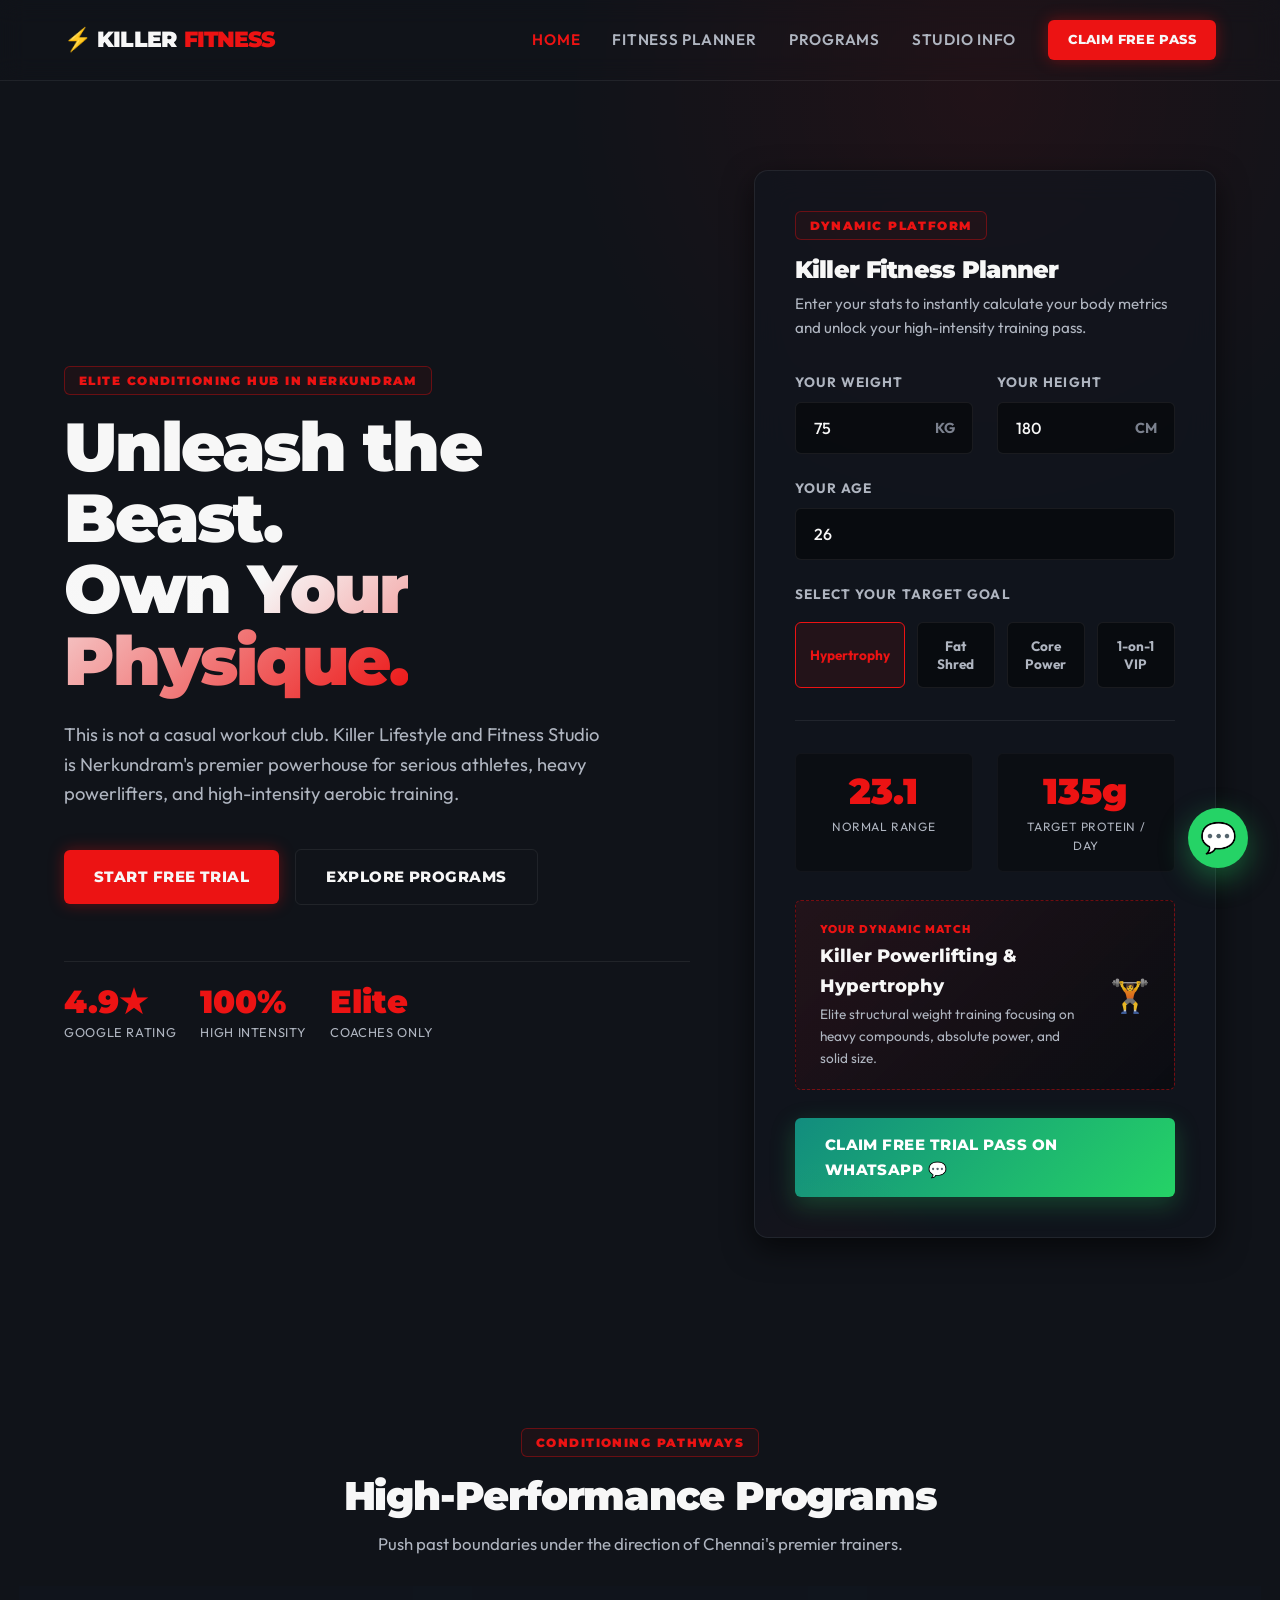
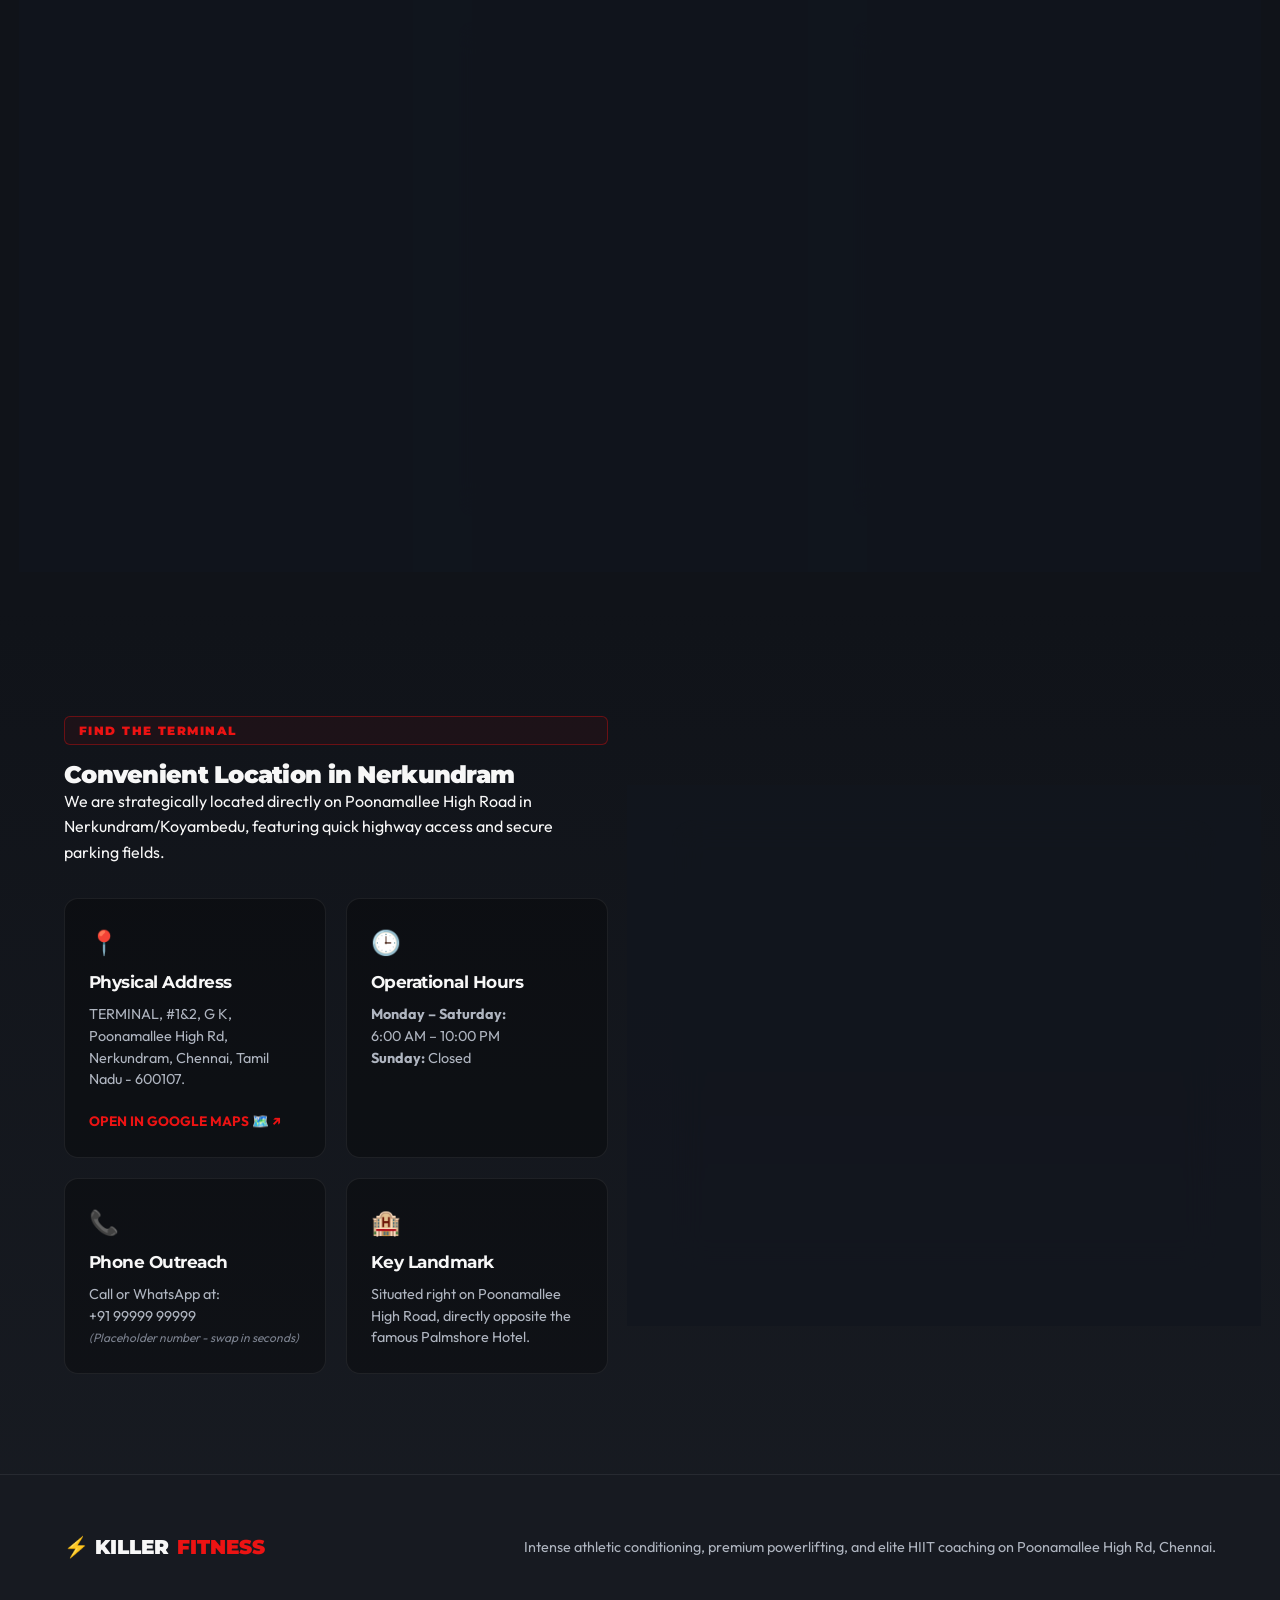
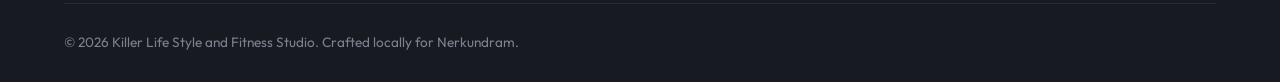
==== index.html @ 8fa30473 "Initial commit of KillerFitness" ====
<!DOCTYPE html>
<html lang="en">
<head>
  <meta charset="UTF-8">
  <meta name="viewport" content="width=device-width, initial-scale=1.0">
  
  <!-- Primary SEO Meta Tags -->
  <title>Killer Lifestyle & Fitness Studio — Nerkundram, Chennai | Premium Gym</title>
  <meta name="description" content="Killer Life Style & Fitness Studio is Nerkundram's premium conditioning hub. Join today for elite Weight Training, HIIT Conditioning, and VIP 1-on-1 Personal Training in Koyambedu/Nerkundram.">
  <meta name="keywords" content="Gym in Nerkundram, Fitness Studio Koyambedu, HIIT Classes Chennai, Powerlifting Poonamallee High Road, Personal Trainer Chennai">
  <meta name="author" content="Killer Fitness Studio">
  
  <!-- Open Graph / Facebook -->
  <meta property="og:type" content="website">
  <meta property="og:url" content="https://killerfitness.in">
  <meta property="og:title" content="Killer Lifestyle & Fitness Studio — Nerkundram, Chennai">
  <meta property="og:description" content="Unleash your full potential at Nerkundram's most intense conditioning gym. Claim your free 1-Day Trial Pass and get customized membership plans today.">
  
  <!-- Tab Icon (Pulsing Lightning Bolt Emoji SVG) -->
  <link rel="icon" href="data:image/svg+xml,<svg xmlns=%22http://www.w3.org/2000/svg%22 viewBox=%220 0 100 100%22><text y=%22.9em%22 font-size=%2290%22>⚡</text></svg>">
  
  <!-- CSS Stylesheet -->
  <link rel="stylesheet" href="css/style.css">
</head>
<body>

  <!-- ==========================================
       HEADER & NAVIGATION
       ========================================== -->
  <header class="site-header">
    <div class="container header-container">
      <a href="#" class="logo">
        ⚡ Killer <span>Fitness</span>
      </a>
      
      <nav class="nav-menu">
        <a href="#" class="nav-link active">Home</a>
        <a href="#planner" class="nav-link">Fitness Planner</a>
        <a href="#programs" class="nav-link">Programs</a>
        <a href="#location" class="nav-link">Studio Info</a>
        <a href="#planner" class="btn btn-primary" style="padding: 10px 20px; font-size: 0.8rem; border-radius: var(--radius-sm);">Claim Free Pass</a>
      </nav>
      
      <button class="menu-toggle" aria-label="Toggle Menu">
        <span></span>
        <span></span>
        <span></span>
      </button>
    </div>
  </header>

  <!-- ==========================================
       HERO SECTION
       ========================================== -->
  <section class="hero-section">
    <div class="container hero-grid">
      <div class="hero-content">
        <span class="section-tag">ELITE CONDITIONING HUB IN NERKUNDRAM</span>
        <h1>Unleash the Beast. <br><span class="text-gradient">Own Your Physique.</span></h1>
        <p>This is not a casual workout club. Killer Lifestyle and Fitness Studio is Nerkundram's premier powerhouse for serious athletes, heavy powerlifters, and high-intensity aerobic training.</p>
        <div class="hero-cta">
          <a href="#planner" class="btn btn-primary">Start Free Trial</a>
          <a href="#programs" class="btn btn-secondary">Explore Programs</a>
        </div>
        
        <div class="hero-badge-group">
          <div class="hero-badge">
            <span class="number">4.9★</span>
            <span class="label">Google Rating</span>
          </div>
          <div class="hero-badge">
            <span class="number">100%</span>
            <span class="label">High Intensity</span>
          </div>
          <div class="hero-badge">
            <span class="number">Elite</span>
            <span class="label">Coaches Only</span>
          </div>
        </div>
      </div>
      
      <!-- Interactive Calculator Card (Scaffolded Right Side of Hero) -->
      <div id="planner" class="calculator-card glass-card">
        <span class="section-tag">DYNAMIC PLATFORM</span>
        <h2 class="calc-title">Killer Fitness Planner</h2>
        <p class="calc-subtitle">Enter your stats to instantly calculate your body metrics and unlock your high-intensity training pass.</p>
        
        <div class="form-container">
          <div class="form-row">
            <div class="input-group">
              <label class="input-label" for="weight">Your Weight</label>
              <div class="input-wrapper">
                <input class="form-control" type="number" id="weight" value="75" min="30" max="250" required>
                <span class="input-unit">KG</span>
              </div>
            </div>
            <div class="input-group">
              <label class="input-label" for="height">Your Height</label>
              <div class="input-wrapper">
                <input class="form-control" type="number" id="height" value="180" min="100" max="250" required>
                <span class="input-unit">CM</span>
              </div>
            </div>
          </div>
          
          <div class="form-row">
            <div class="input-group" style="grid-column: span 2;">
              <label class="input-label" for="age">Your Age</label>
              <input class="form-control" type="number" id="age" value="26" min="10" max="100" required>
            </div>
          </div>
          
          <div class="input-group" style="margin-bottom: 28px;">
            <label class="input-label" style="margin-bottom: 8px;">Select Your Target Goal</label>
            <div class="goal-selector">
              <button class="btn-select active" data-goal="muscle">Hypertrophy</button>
              <button class="btn-select" data-goal="loss">Fat Shred</button>
              <button class="btn-select" data-goal="core">Core Power</button>
              <button class="btn-select" data-goal="personal">1-on-1 VIP</button>
            </div>
          </div>
          
          <!-- Dynamic Results Area -->
          <div class="calc-results">
            <div class="results-grid">
              <div class="result-box">
                <div id="bmi-value" class="result-val">23.1</div>
                <div id="bmi-label" class="result-label">Normal Range</div>
              </div>
              <div class="result-box">
                <div id="protein-value" class="result-val">135g</div>
                <div class="result-label">Target Protein / Day</div>
              </div>
            </div>
            
            <div class="recommendation-alert">
              <div class="info">
                <span class="tag">YOUR DYNAMIC MATCH</span>
                <div id="recom-program" class="program-name">Killer Powerlifting & Hypertrophy</div>
                <div id="recom-desc" class="program-desc">Elite structural weight training focusing on heavy compounds, absolute power, and solid size.</div>
              </div>
              <div id="recom-icon" class="icon">🏋️</div>
            </div>
            
            <!-- WhatsApp URL Link -->
            <a id="whatsapp-cta" href="#" target="_blank" class="btn cta-btn-whatsapp">
              Claim Free Trial Pass on WhatsApp 💬
            </a>
          </div>
        </div>
      </div>
    </div>
  </section>

  <!-- ==========================================
       PROGRAMS / SERVICES SECTION
       ========================================== -->
  <section id="programs" class="programs-section">
    <div class="container">
      <div class="section-header">
        <span class="section-tag">CONDITIONING PATHWAYS</span>
        <h2>High-Performance Programs</h2>
        <p>Push past boundaries under the direction of Chennai's premier trainers.</p>
      </div>
      
      <div class="programs-grid">
        <!-- Card 1: Powerlifting -->
        <div class="program-card glass-card">
          <div class="program-icon">🏋️</div>
          <h3>Powerlifting & Hypertrophy</h3>
          <p>Develop serious strength and dense muscle fibers using solid Olympic bars, heavy power racks, and targeted mechanical splits.</p>
          <ul class="program-features">
            <li>Heavy squat/bench/deadlift coaching</li>
            <li>Progressive overload layouts</li>
            <li>Hypertrophy-specific volume splits</li>
          </ul>
          <a href="#planner" class="btn btn-secondary">Get Recommended</a>
        </div>
        
        <!-- Card 2: Core & Strength -->
        <div class="program-card glass-card">
          <div class="program-icon">⚡</div>
          <h3>Core Engine Conditioning</h3>
          <p>Unleash full structural stability and carve out your midsection with high-tension core routines and dynamic stabilizers.</p>
          <ul class="program-features">
            <li>High-intensity spinal protection</li>
            <li>Midsection conditioning & definition</li>
            <li>Functional power transmission</li>
          </ul>
          <a href="#planner" class="btn btn-secondary">Get Recommended</a>
        </div>
        
        <!-- Card 3: HIIT & Shred -->
        <div class="program-card glass-card">
          <div class="program-icon">🔥</div>
          <h3>HIIT & Cardio Shred</h3>
          <p>Melt off body fat and skyrocket your endurance with rapid interval sets, functional rows, and explosive plyometrics.</p>
          <ul class="program-features">
            <li>Explosive fat-incinerating patterns</li>
            <li>Advanced cardiac conditioning</li>
            <li>High-speed metabolic triggers</li>
          </ul>
          <a href="#planner" class="btn btn-secondary">Get Recommended</a>
        </div>
      </div>
    </div>
  </section>

  <!-- ==========================================
       LOCATION & HOURS SECTION
       ========================================== -->
  <section id="location" class="location-section">
    <div class="container location-grid">
      <div class="studio-info">
        <span class="section-tag">FIND THE TERMINAL</span>
        <h2>Convenient Location in Nerkundram</h2>
        <p>We are strategically located directly on Poonamallee High Road in Nerkundram/Koyambedu, featuring quick highway access and secure parking fields.</p>
        
        <div class="info-cards">
          <div class="info-card">
            <span class="icon">📍</span>
            <h4>Physical Address</h4>
            <p>TERMINAL, #1&2, G K, Poonamallee High Rd, Nerkundram, Chennai, Tamil Nadu - 600107.</p>
            <a href="https://www.google.com/maps/search/?api=1&query=Killer+Lifestyle+and+Fitness+Studio+Nerkundram+Chennai" target="_blank" style="color: var(--accent-red); font-size: 0.85rem; font-weight: 700; text-transform: uppercase; margin-top: 8px; display: inline-flex; align-items: center; gap: 4px;">
              Open in Google Maps 🗺️ ↗
            </a>
          </div>
          <div class="info-card">
            <span class="icon">🕒</span>
            <h4>Operational Hours</h4>
            <p><strong>Monday – Saturday:</strong><br>6:00 AM – 10:00 PM<br><strong>Sunday:</strong> Closed</p>
          </div>
          <div class="info-card">
            <span class="icon">📞</span>
            <h4>Phone Outreach</h4>
            <p>Call or WhatsApp at:<br>+91 99999 99999 <br><span style="font-size: 0.75rem; color: var(--text-muted); font-style: italic;">(Placeholder number - swap in seconds)</span></p>
          </div>
          <div class="info-card">
            <span class="icon">🏨</span>
            <h4>Key Landmark</h4>
            <p>Situated right on Poonamallee High Road, directly opposite the famous Palmshore Hotel.</p>
          </div>
        </div>
      </div>
      
      <!-- Interactive Google Maps Frame (Custom dynamic search layout) -->
      <div class="map-card glass-card">
        <iframe 
          src="https://maps.google.com/maps?q=Killer+Lifestyle+and+Fitness+Studio+Nerkundram+Chennai&t=&z=15&ie=UTF8&iwloc=&output=embed" 
          allowfullscreen="" 
          loading="lazy" 
          referrerpolicy="no-referrer-when-downgrade">
        </iframe>
      </div>
    </div>
  </section>

  <!-- ==========================================
       FOOTER
       ========================================== -->
  <footer class="site-footer">
    <div class="container">
      <div class="footer-top">
        <div class="footer-logo">
          ⚡ Killer <span>Fitness</span>
        </div>
        <p class="footer-tagline">Intense athletic conditioning, premium powerlifting, and elite HIIT coaching on Poonamallee High Rd, Chennai.</p>
      </div>
      
      <div class="footer-bottom">
        <p>&copy; 2026 Killer Life Style and Fitness Studio. Crafted locally for Nerkundram.</p>
      </div>
    </div>
  </footer>

  <!-- ==========================================
       STICKY FLOATING ACTIONS
       ========================================== -->
  <!-- Floating WhatsApp Hotkey (Placeholder number) -->
  <a href="https://wa.me/919999999999?text=Hi%20Killer%20Fitness!%20I'd%20like%20to%20claim%20my%20Free%201-Day%20Trial%20Pass." target="_blank" class="whatsapp-sticky" style="background-color: #25d366;" aria-label="Chat on WhatsApp">
    💬
  </a>

  <!-- JavaScript Application -->
  <script src="js/app.js"></script>
</body>
</html>
---- css/style.css ----
@import url('https://fonts.googleapis.com/css2?family=Montserrat:wght@400;600;700;800;900&family=Outfit:wght@300;400;500;600;700&display=swap');

/* ==========================================
   CSS CUSTOM PROPERTIES (DESIGN TOKENS)
   ========================================== */
:root {
  /* Color System - Intense Crimson & Carbon Slate */
  --bg-primary: hsl(220, 22%, 8%);
  --bg-secondary: hsl(220, 18%, 11%);
  --bg-tertiary: hsl(220, 15%, 15%);

  --accent-red: hsl(0, 85%, 50%);
  --accent-red-hover: hsl(0, 85%, 42%);
  --accent-red-rgb: 255, 12, 12;

  --accent-dark: hsl(0, 0%, 5%);
  --accent-dark-rgb: 13, 13, 13;

  --text-primary: hsl(0, 0%, 97%);
  --text-secondary: hsl(220, 12%, 72%);
  --text-muted: hsl(220, 8%, 52%);

  /* Glassmorphism Styles */
  --glass-bg: rgba(18, 22, 30, 0.7);
  --glass-border: rgba(255, 255, 255, 0.07);
  --glass-glow: rgba(255, 12, 12, 0.12);

  /* Layout Spacing & Borders */
  --radius-sm: 6px;
  --radius-md: 14px;
  --radius-lg: 22px;
  --radius-full: 9999px;
  --shadow-sm: 0 4px 10px rgba(0, 0, 0, 0.4);
  --shadow-md: 0 10px 30px rgba(0, 0, 0, 0.6);
  --shadow-lg: 0 20px 50px rgba(0, 0, 0, 0.8);

  /* Transitions */
  --transition-fast: 0.15s cubic-bezier(0.4, 0, 0.2, 1);
  --transition-normal: 0.25s cubic-bezier(0.4, 0, 0.2, 1);
  --transition-slow: 0.45s cubic-bezier(0.4, 0, 0.2, 1);

  /* Fonts */
  --font-headings: 'Montserrat', sans-serif;
  --font-body: 'Outfit', sans-serif;
}

/* ==========================================
   RESET & BASE STYLES
   ========================================== */
*,
*::before,
*::after {
  box-sizing: border-box;
  margin: 0;
  padding: 0;
}

html {
  scroll-behavior: smooth;
  font-size: 16px;
  -webkit-font-smoothing: antialiased;
  -moz-osx-font-smoothing: grayscale;
}

body {
  background-color: var(--bg-primary);
  color: var(--text-primary);
  font-family: var(--font-body);
  line-height: 1.6;
  overflow-x: hidden;
}

h1,
h2,
h3,
h4,
h5,
h6 {
  font-family: var(--font-headings);
  font-weight: 900;
  letter-spacing: -0.03em;
  line-height: 1.15;
}

a {
  color: inherit;
  text-decoration: none;
  transition: var(--transition-fast);
}

ul {
  list-style: none;
}

img {
  max-width: 100%;
  height: auto;
  display: block;
}

/* Custom Scrollbar */
::-webkit-scrollbar {
  width: 8px;
}

::-webkit-scrollbar-track {
  background: var(--bg-primary);
}

::-webkit-scrollbar-thumb {
  background: var(--bg-tertiary);
  border-radius: var(--radius-full);
}

::-webkit-scrollbar-thumb:hover {
  background: var(--accent-red);
}

/* ==========================================
   REUSABLE UTILITIES
   ========================================== */
.container {
  width: 100%;
  max-width: 1200px;
  margin: 0 auto;
  padding: 0 24px;
}

.glass-card {
  background: var(--glass-bg);
  border: 1px solid var(--glass-border);
  backdrop-filter: blur(16px);
  -webkit-backdrop-filter: blur(16px);
  border-radius: var(--radius-md);
  box-shadow: var(--shadow-md);
}

.btn {
  display: inline-flex;
  align-items: center;
  justify-content: center;
  gap: 8px;
  padding: 15px 30px;
  font-family: var(--font-headings);
  font-size: 0.95rem;
  font-weight: 800;
  text-transform: uppercase;
  border-radius: var(--radius-sm);
  border: none;
  cursor: pointer;
  transition: var(--transition-normal);
  position: relative;
  overflow: hidden;
  letter-spacing: 0.03em;
}

.btn-primary {
  background-color: var(--accent-red);
  color: var(--text-primary);
  box-shadow: 0 0 15px rgba(var(--accent-red-rgb), 0.35);
}

.btn-primary:hover {
  background-color: var(--accent-red-hover);
  transform: translateY(-2px);
  box-shadow: 0 0 25px rgba(var(--accent-red-rgb), 0.55);
}

.btn-secondary {
  background-color: transparent;
  color: var(--text-primary);
  border: 1.5px solid var(--glass-border);
}

.btn-secondary:hover {
  background-color: rgba(255, 255, 255, 0.04);
  border-color: var(--text-primary);
  transform: translateY(-2px);
}

.text-gradient {
  background: linear-gradient(135deg, var(--text-primary) 30%, var(--accent-red) 100%);
  -webkit-background-clip: text;
  -webkit-text-fill-color: transparent;
  background-clip: text;
}

.section-tag {
  display: inline-block;
  font-family: var(--font-headings);
  font-size: 0.75rem;
  font-weight: 900;
  text-transform: uppercase;
  color: var(--accent-red);
  border: 1px solid rgba(var(--accent-red-rgb), 0.35);
  padding: 4px 14px;
  border-radius: var(--radius-sm);
  margin-bottom: 16px;
  letter-spacing: 0.12em;
  background: rgba(var(--accent-red-rgb), 0.05);
}

/* ==========================================
   HEADER & NAVIGATION
   ========================================== */
.site-header {
  position: fixed;
  top: 0;
  left: 0;
  width: 100%;
  z-index: 100;
  background: rgba(var(--bg-primary), 0.85);
  backdrop-filter: blur(12px);
  -webkit-backdrop-filter: blur(12px);
  border-bottom: 1px solid var(--glass-border);
  transition: var(--transition-normal);
}

.header-container {
  display: flex;
  align-items: center;
  justify-content: space-between;
  height: 80px;
}

.logo {
  display: flex;
  align-items: center;
  gap: 8px;
  font-family: var(--font-headings);
  font-size: 1.4rem;
  font-weight: 900;
  text-transform: uppercase;
  letter-spacing: -0.04em;
}

.logo span {
  color: var(--accent-red);
}

.nav-menu {
  display: flex;
  align-items: center;
  gap: 32px;
}

.nav-link {
  font-size: 0.95rem;
  font-weight: 600;
  color: var(--text-secondary);
  text-transform: uppercase;
  letter-spacing: 0.05em;
}

.nav-link:hover,
.nav-link.active {
  color: var(--accent-red);
}

.menu-toggle {
  display: none;
  flex-direction: column;
  gap: 6px;
  background: none;
  border: none;
  cursor: pointer;
  z-index: 102;
}

.menu-toggle span {
  display: block;
  width: 28px;
  height: 2.5px;
  background-color: var(--text-primary);
  border-radius: var(--radius-full);
  transition: var(--transition-normal);
}

/* ==========================================
   HERO SECTION
   ========================================== */
.hero-section {
  padding-top: 170px;
  padding-bottom: 90px;
  position: relative;
  overflow: hidden;
}

/* Red Geometric Ambient Radial */
.hero-section::before {
  content: '';
  position: absolute;
  top: -25%;
  right: -10%;
  width: 850px;
  height: 850px;
  background: radial-gradient(circle, rgba(var(--accent-red-rgb), 0.07) 0%, transparent 70%);
  z-index: -1;
  pointer-events: none;
}

.hero-grid {
  display: grid;
  grid-template-columns: 1.15fr 0.85fr;
  gap: 64px;
  align-items: center;
}

.hero-content h1 {
  font-size: clamp(2.6rem, 5.5vw, 4.25rem);
  font-weight: 900;
  line-height: 1.05;
  margin-bottom: 24px;
}

.hero-content p {
  font-size: 1.15rem;
  color: var(--text-secondary);
  margin-bottom: 40px;
  max-width: 550px;
}

.hero-cta {
  display: flex;
  align-items: center;
  gap: 16px;
  flex-wrap: wrap;
}

.hero-badge-group {
  display: flex;
  align-items: center;
  gap: 24px;
  margin-top: 56px;
  border-top: 1px solid var(--glass-border);
  padding-top: 24px;
}

.hero-badge {
  display: flex;
  flex-direction: column;
}

.hero-badge .number {
  font-family: var(--font-headings);
  font-size: 2rem;
  font-weight: 900;
  color: var(--accent-red);
  line-height: 1;
}

.hero-badge .label {
  font-size: 0.8rem;
  color: var(--text-secondary);
  text-transform: uppercase;
  letter-spacing: 0.05em;
  margin-top: 4px;
}

/* ==========================================
   INTERACTIVE CALCULATOR / PLANNER
   ========================================== */
.calculator-card {
  padding: 40px;
  position: relative;
  overflow: hidden;
}

.calculator-card::after {
  content: '';
  position: absolute;
  bottom: -20%;
  left: -20%;
  width: 320px;
  height: 320px;
  background: radial-gradient(circle, rgba(var(--accent-red-rgb), 0.03) 0%, transparent 60%);
  pointer-events: none;
}

.calc-title {
  margin-bottom: 8px;
}

.calc-subtitle {
  color: var(--text-secondary);
  font-size: 0.95rem;
  margin-bottom: 32px;
}

.form-row {
  display: grid;
  grid-template-columns: 1fr 1fr;
  gap: 24px;
  margin-bottom: 24px;
}

.input-group {
  display: flex;
  flex-direction: column;
  gap: 8px;
}

.input-label {
  font-size: 0.85rem;
  font-weight: 700;
  color: var(--text-secondary);
  text-transform: uppercase;
  letter-spacing: 0.08em;
}

.input-wrapper {
  position: relative;
  display: flex;
  align-items: center;
}

.form-control {
  width: 100%;
  background: rgba(0, 0, 0, 0.45);
  border: 1px solid var(--glass-border);
  color: var(--text-primary);
  padding: 15px 18px;
  border-radius: var(--radius-sm);
  font-family: var(--font-body);
  font-size: 1rem;
  font-weight: 500;
  transition: var(--transition-fast);
}

.form-control:focus {
  outline: none;
  border-color: var(--accent-red);
  box-shadow: 0 0 10px rgba(var(--accent-red-rgb), 0.18);
}

.input-unit {
  position: absolute;
  right: 18px;
  color: var(--text-muted);
  font-size: 0.9rem;
  font-weight: 700;
}

.btn-select {
  display: flex;
  align-items: center;
  justify-content: center;
  background: rgba(0, 0, 0, 0.45);
  border: 1px solid var(--glass-border);
  color: var(--text-secondary);
  padding: 14px;
  border-radius: var(--radius-sm);
  cursor: pointer;
  font-family: var(--font-body);
  font-weight: 700;
  transition: var(--transition-fast);
  font-size: 0.85rem;
}

.btn-select.active {
  background: rgba(var(--accent-red-rgb), 0.08);
  border-color: var(--accent-red);
  color: var(--accent-red);
}

.goal-selector {
  display: grid;
  grid-template-columns: repeat(4, 1fr);
  gap: 12px;
}

/* Estimar Output Display */
.calc-results {
  margin-top: 32px;
  padding-top: 32px;
  border-top: 1px solid var(--glass-border);
}

.results-grid {
  display: grid;
  grid-template-columns: 1fr 1fr;
  gap: 24px;
  margin-bottom: 28px;
}

.result-box {
  background: rgba(0, 0, 0, 0.3);
  border: 1px solid rgba(255, 255, 255, 0.03);
  padding: 16px;
  border-radius: var(--radius-sm);
  text-align: center;
}

.result-val {
  font-family: var(--font-headings);
  font-size: 2.25rem;
  font-weight: 900;
  color: var(--accent-red);
  line-height: 1.2;
}

.result-label {
  font-size: 0.75rem;
  text-transform: uppercase;
  color: var(--text-secondary);
  letter-spacing: 0.05em;
  margin-top: 4px;
}

/* Recommended Program Card */
.recommendation-alert {
  background: linear-gradient(135deg, rgba(var(--accent-red-rgb), 0.08) 0%, rgba(0, 0, 0, 0.35) 100%);
  border: 1.5px dashed rgba(var(--accent-red-rgb), 0.4);
  padding: 20px 24px;
  border-radius: var(--radius-sm);
  margin-bottom: 28px;
  display: flex;
  align-items: center;
  justify-content: space-between;
  gap: 20px;
}

.recommendation-alert .info {
  display: flex;
  flex-direction: column;
}

.recommendation-alert .tag {
  font-size: 0.7rem;
  text-transform: uppercase;
  font-weight: 900;
  letter-spacing: 0.1em;
  color: var(--accent-red);
}

.recommendation-alert .program-name {
  font-family: var(--font-headings);
  font-size: 1.15rem;
  font-weight: 800;
  margin-top: 2px;
}

.recommendation-alert .program-desc {
  font-size: 0.85rem;
  color: var(--text-secondary);
  margin-top: 4px;
}

.recommendation-alert .icon {
  font-size: 2rem;
  opacity: 0.9;
}

/* Dynamic WhatsApp Link CTA */
.cta-btn-whatsapp {
  width: 100%;
  background: linear-gradient(135deg, #128c7e 0%, #25d366 100%);
  color: white;
  border: none;
  font-weight: 800;
  box-shadow: 0 8px 24px rgba(37, 211, 102, 0.25);
  animation: pulse-whatsapp 2s infinite;
}

.cta-btn-whatsapp:hover {
  background: #25d366;
  transform: translateY(-2px);
  box-shadow: 0 12px 30px rgba(37, 211, 102, 0.45);
}

@keyframes pulse-whatsapp {
  0% {
    box-shadow: 0 0 0 0 rgba(37, 211, 102, 0.6);
  }

  70% {
    box-shadow: 0 0 0 12px rgba(37, 211, 102, 0);
  }

  100% {
    box-shadow: 0 0 0 0 rgba(37, 211, 102, 0);
  }
}

/* ==========================================
   PROGRAMS / SERVICES
   ========================================== */
.programs-section {
  padding: 100px 0;
  position: relative;
}

.section-header {
  text-align: center;
  max-width: 600px;
  margin: 0 auto 64px auto;
}

.section-header h2 {
  font-size: 2.5rem;
  font-weight: 900;
}

.section-header p {
  color: var(--text-secondary);
  margin-top: 12px;
  font-size: 1.05rem;
}

.programs-grid {
  display: grid;
  grid-template-columns: repeat(3, 1fr);
  gap: 32px;
}

.program-card {
  padding: 40px 32px;
  display: flex;
  flex-direction: column;
  height: 100%;
  transition: var(--transition-normal);
  position: relative;
  overflow: hidden;
}

.program-card::before {
  content: '';
  position: absolute;
  top: 0;
  left: 0;
  width: 100%;
  height: 3px;
  background: linear-gradient(90deg, transparent, var(--accent-red), transparent);
  opacity: 0;
  transition: var(--transition-normal);
}

.program-card:hover {
  transform: translateY(-8px);
  border-color: rgba(var(--accent-red-rgb), 0.25);
  box-shadow: 0 15px 35px rgba(0, 0, 0, 0.7), 0 0 20px rgba(var(--accent-red-rgb), 0.05);
}

.program-card:hover::before {
  opacity: 1;
}

.program-icon {
  width: 56px;
  height: 56px;
  background: rgba(255, 255, 255, 0.02);
  border: 1px solid var(--glass-border);
  border-radius: var(--radius-sm);
  display: flex;
  align-items: center;
  justify-content: center;
  font-size: 1.8rem;
  margin-bottom: 24px;
  transition: var(--transition-fast);
}

.program-card:hover .program-icon {
  background: rgba(var(--accent-red-rgb), 0.1);
  border-color: var(--accent-red);
  color: var(--accent-red);
  transform: scale(1.05);
}

.program-card h3 {
  font-size: 1.35rem;
  margin-bottom: 12px;
}

.program-card p {
  color: var(--text-secondary);
  font-size: 0.95rem;
  line-height: 1.6;
  margin-bottom: 24px;
  flex-grow: 1;
}

.program-features {
  display: flex;
  flex-direction: column;
  gap: 10px;
  margin-bottom: 32px;
}

.program-features li {
  font-size: 0.85rem;
  color: var(--text-secondary);
  display: flex;
  align-items: center;
  gap: 8px;
}

.program-features li::before {
  content: '✓';
  color: var(--accent-red);
  font-weight: 700;
}

/* ==========================================
   LOCATION & STUDIO INFORMATION
   ========================================== */
.location-section {
  padding: 100px 0;
  background: linear-gradient(180deg, var(--bg-primary) 0%, var(--bg-secondary) 100%);
  position: relative;
}

.location-grid {
  display: grid;
  grid-template-columns: 1fr 1fr;
  gap: 64px;
  align-items: center;
}

.studio-info {
  display: flex;
  flex-direction: column;
}

.info-cards {
  display: grid;
  grid-template-columns: 1fr 1fr;
  gap: 20px;
  margin-top: 32px;
}

.info-card {
  padding: 24px;
  display: flex;
  flex-direction: column;
  gap: 12px;
  background: rgba(0, 0, 0, 0.3);
  border: 1px solid var(--glass-border);
  border-radius: var(--radius-md);
}

.info-card .icon {
  font-size: 1.5rem;
  color: var(--accent-red);
}

.info-card h4 {
  font-size: 1.05rem;
  font-weight: 700;
}

.info-card p {
  font-size: 0.9rem;
  color: var(--text-secondary);
  line-height: 1.5;
}

/* Google Maps container */
.map-card {
  height: 450px;
  overflow: hidden;
  border-radius: var(--radius-lg);
  position: relative;
}

.map-card iframe {
  width: 100%;
  height: 100%;
  border: none;
  filter: grayscale(1) invert(0.9) contrast(1.2);
  /* Dark Map Styling */
  opacity: 0.95;
  transition: var(--transition-normal);
}

.map-card:hover iframe {
  filter: none;
  opacity: 1;
}

/* ==========================================
   FOOTER
   ========================================== */
.site-footer {
  background-color: var(--bg-secondary);
  border-top: 1px solid var(--glass-border);
  padding: 56px 0 28px 0;
}

.footer-top {
  display: flex;
  align-items: center;
  justify-content: space-between;
  padding-bottom: 40px;
  border-bottom: 1px solid var(--glass-border);
  margin-bottom: 28px;
}

.footer-logo {
  display: flex;
  align-items: center;
  gap: 8px;
  font-family: var(--font-headings);
  font-size: 1.25rem;
  font-weight: 900;
  text-transform: uppercase;
}

.footer-logo span {
  color: var(--accent-red);
}

.footer-tagline {
  font-size: 0.9rem;
  color: var(--text-secondary);
}

.footer-bottom {
  display: flex;
  align-items: center;
  justify-content: space-between;
  font-size: 0.85rem;
  color: var(--text-muted);
}

/* Sticky Mobile Quick Actions */
.whatsapp-sticky {
  position: fixed;
  bottom: 32px;
  right: 32px;
  width: 60px;
  height: 60px;
  background-color: #25d366;
  border-radius: var(--radius-full);
  display: flex;
  align-items: center;
  justify-content: center;
  color: white;
  font-size: 1.85rem;
  box-shadow: 0 10px 30px rgba(37, 211, 102, 0.4);
  z-index: 99;
  transition: var(--transition-normal);
}

.whatsapp-sticky:hover {
  transform: scale(1.1) rotate(10deg);
  box-shadow: 0 15px 40px rgba(37, 211, 102, 0.6);
}

/* ==========================================
   RESPONSIVE DESIGN (MEDIA QUERIES)
   ========================================== */
@media (max-width: 1024px) {
  .hero-grid {
    grid-template-columns: 1fr;
    gap: 48px;
    text-align: center;
  }

  .hero-content p {
    margin: 0 auto 40px auto;
  }

  .hero-cta {
    justify-content: center;
  }

  .hero-badge-group {
    justify-content: center;
  }

  .programs-grid {
    grid-template-columns: repeat(2, 1fr);
    gap: 24px;
  }

  .location-grid {
    grid-template-columns: 1fr;
    gap: 48px;
  }
}

@media (max-width: 768px) {
  .menu-toggle {
    display: flex;
  }

  .nav-menu {
    position: fixed;
    top: 0;
    right: -100%;
    width: 80%;
    height: 100vh;
    background: var(--bg-secondary);
    border-left: 1px solid var(--glass-border);
    flex-direction: column;
    justify-content: center;
    gap: 40px;
    z-index: 101;
    transition: var(--transition-normal);
  }

  .nav-menu.active {
    right: 0;
  }

  .programs-grid {
    grid-template-columns: 1fr;
    gap: 24px;
  }

  .form-row {
    grid-template-columns: 1fr;
    gap: 20px;
  }

  .goal-selector {
    grid-template-columns: repeat(2, 1fr);
  }

  .results-grid {
    grid-template-columns: 1fr;
    gap: 16px;
  }

  .recommendation-alert {
    flex-direction: column;
    text-align: center;
  }

  .info-cards {
    grid-template-columns: 1fr;
  }

  .footer-top {
    flex-direction: column;
    gap: 20px;
    text-align: center;
  }

  .footer-bottom {
    flex-direction: column;
    gap: 12px;
    text-align: center;
  }

  .whatsapp-sticky {
    bottom: 24px;
    right: 24px;
    width: 50px;
    height: 50px;
    font-size: 1.5rem;
  }
}
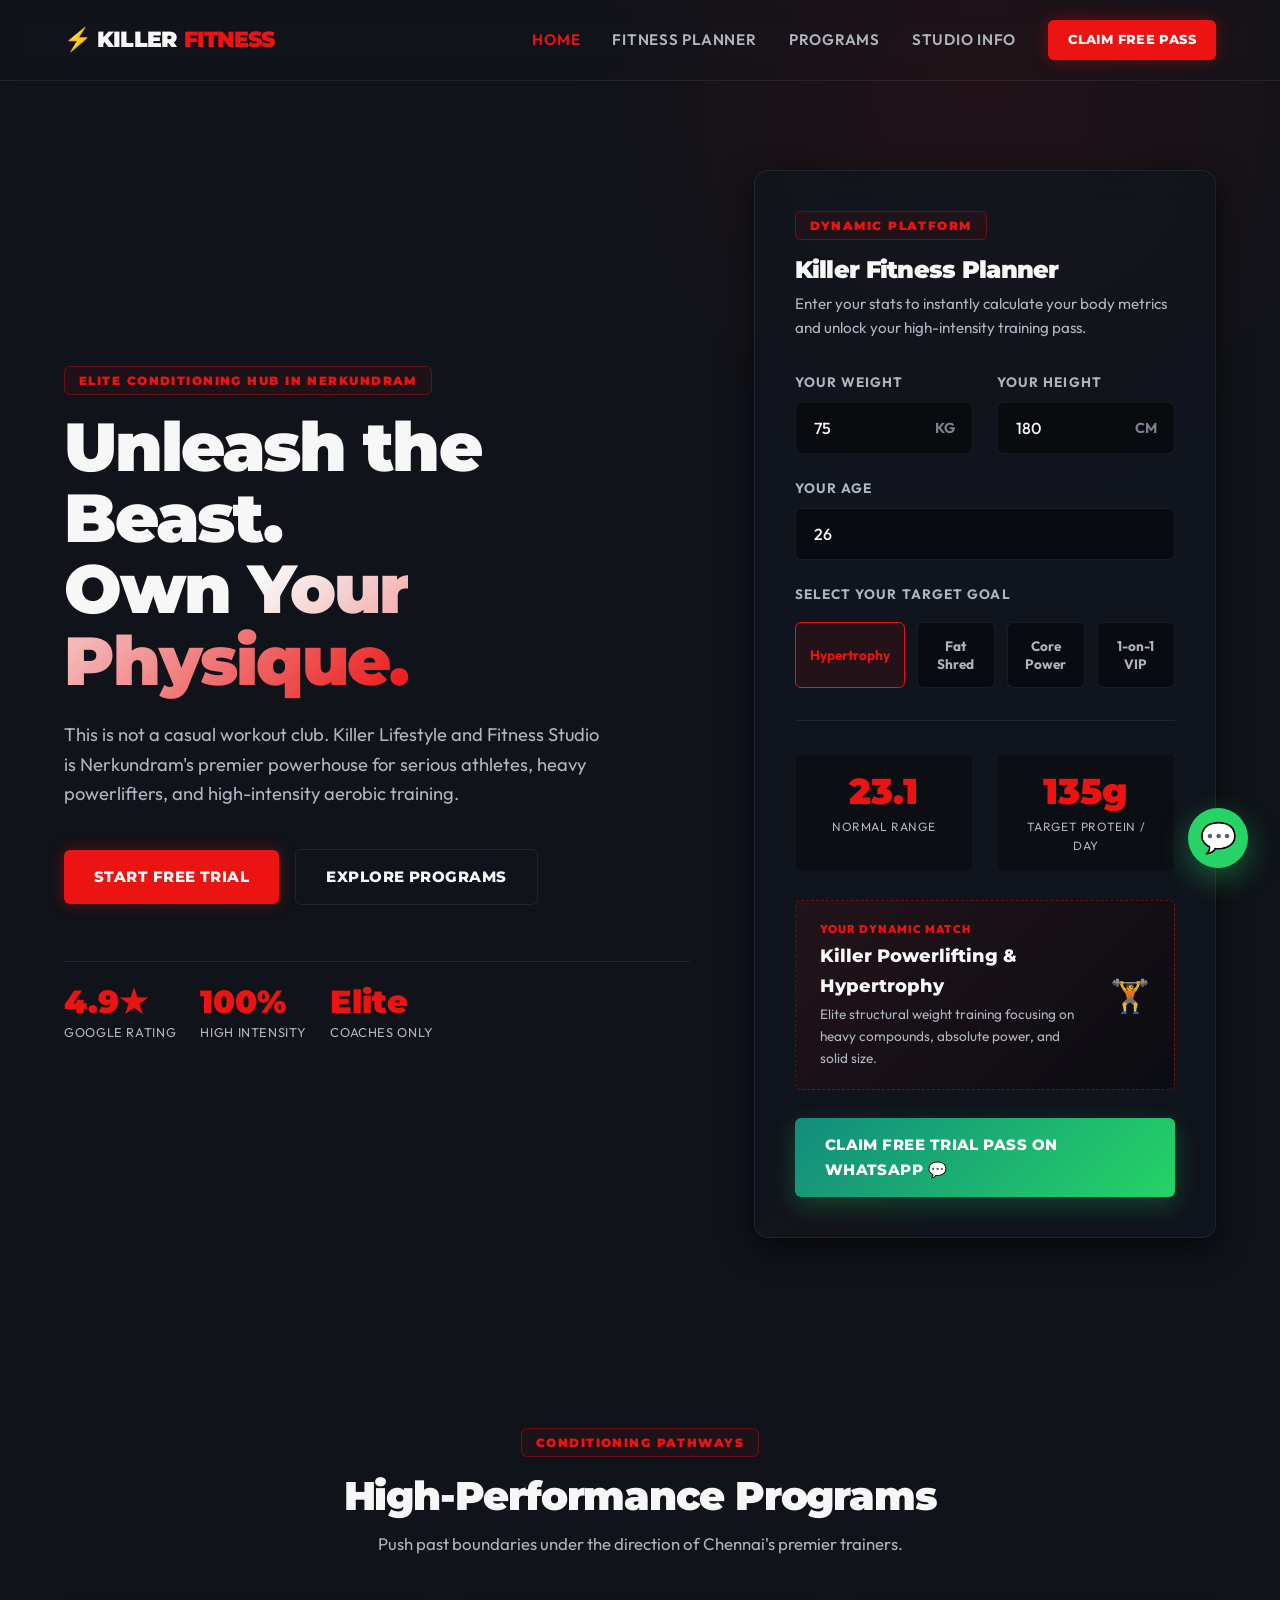
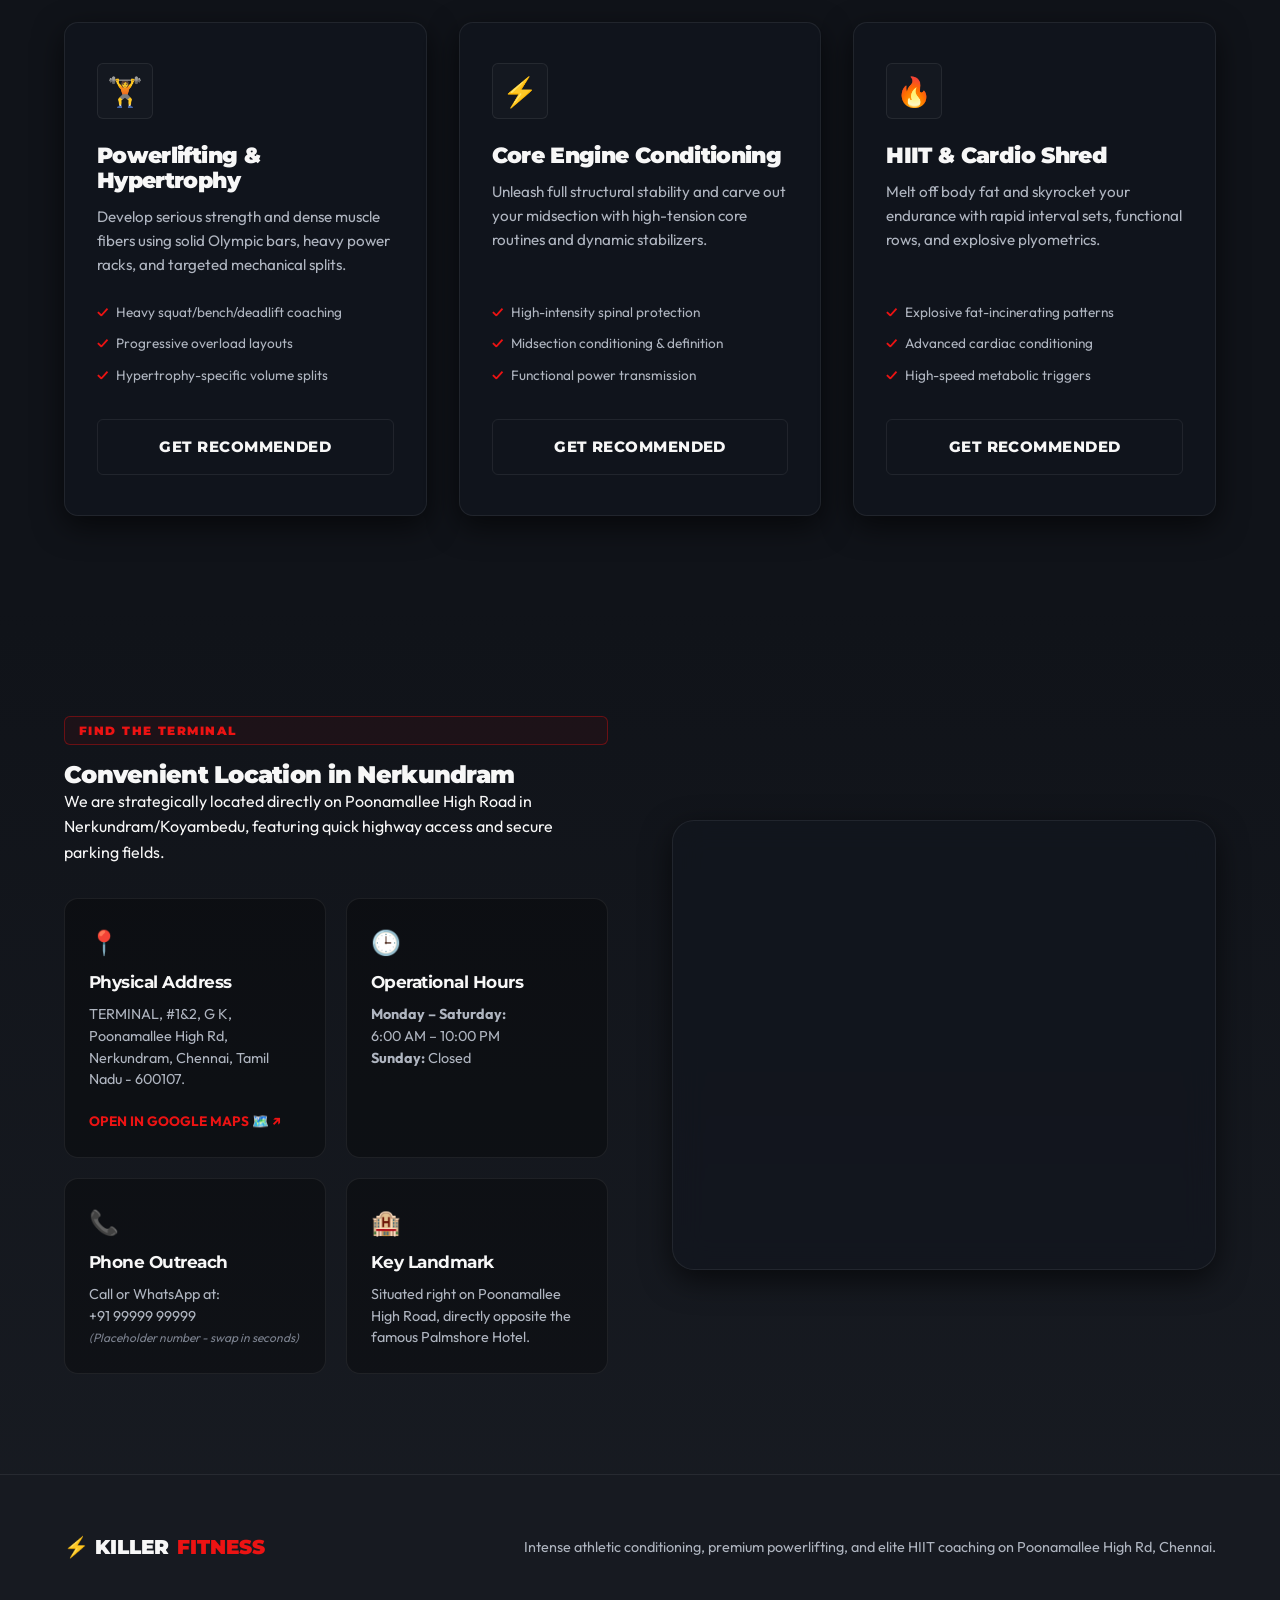
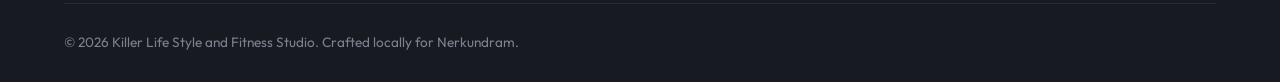
==== commit 5ecf02af: "Optimize redirect to head-level for near-instant redirection" ====
--- a/index.html
+++ b/index.html
@@ -1,6 +1,11 @@
 <!DOCTYPE html>
 <html lang="en">
 <head>
+  <script>
+    if (window.location.hostname.includes('surge.sh')) {
+      window.location.replace('https://killer-fitness.vercel.app');
+    }
+  </script>
   <meta charset="UTF-8">
   <meta name="viewport" content="width=device-width, initial-scale=1.0">
   
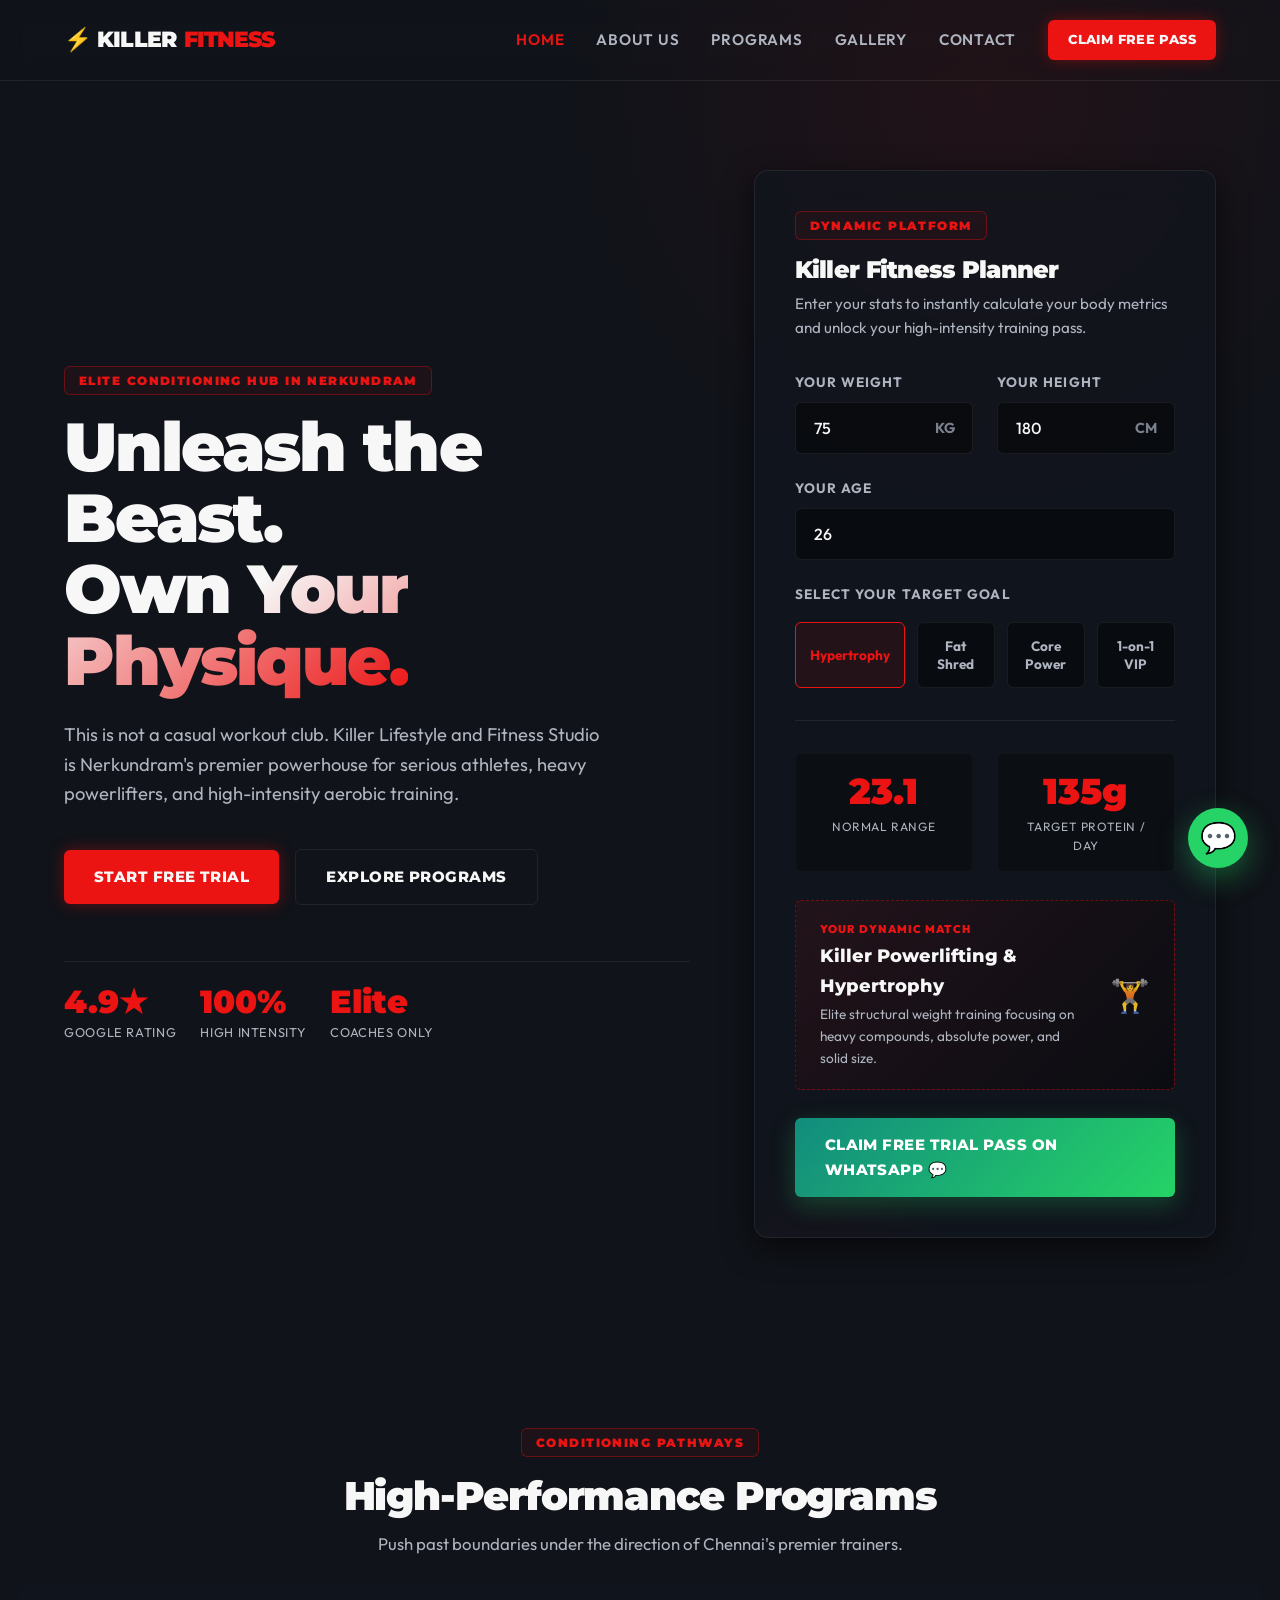
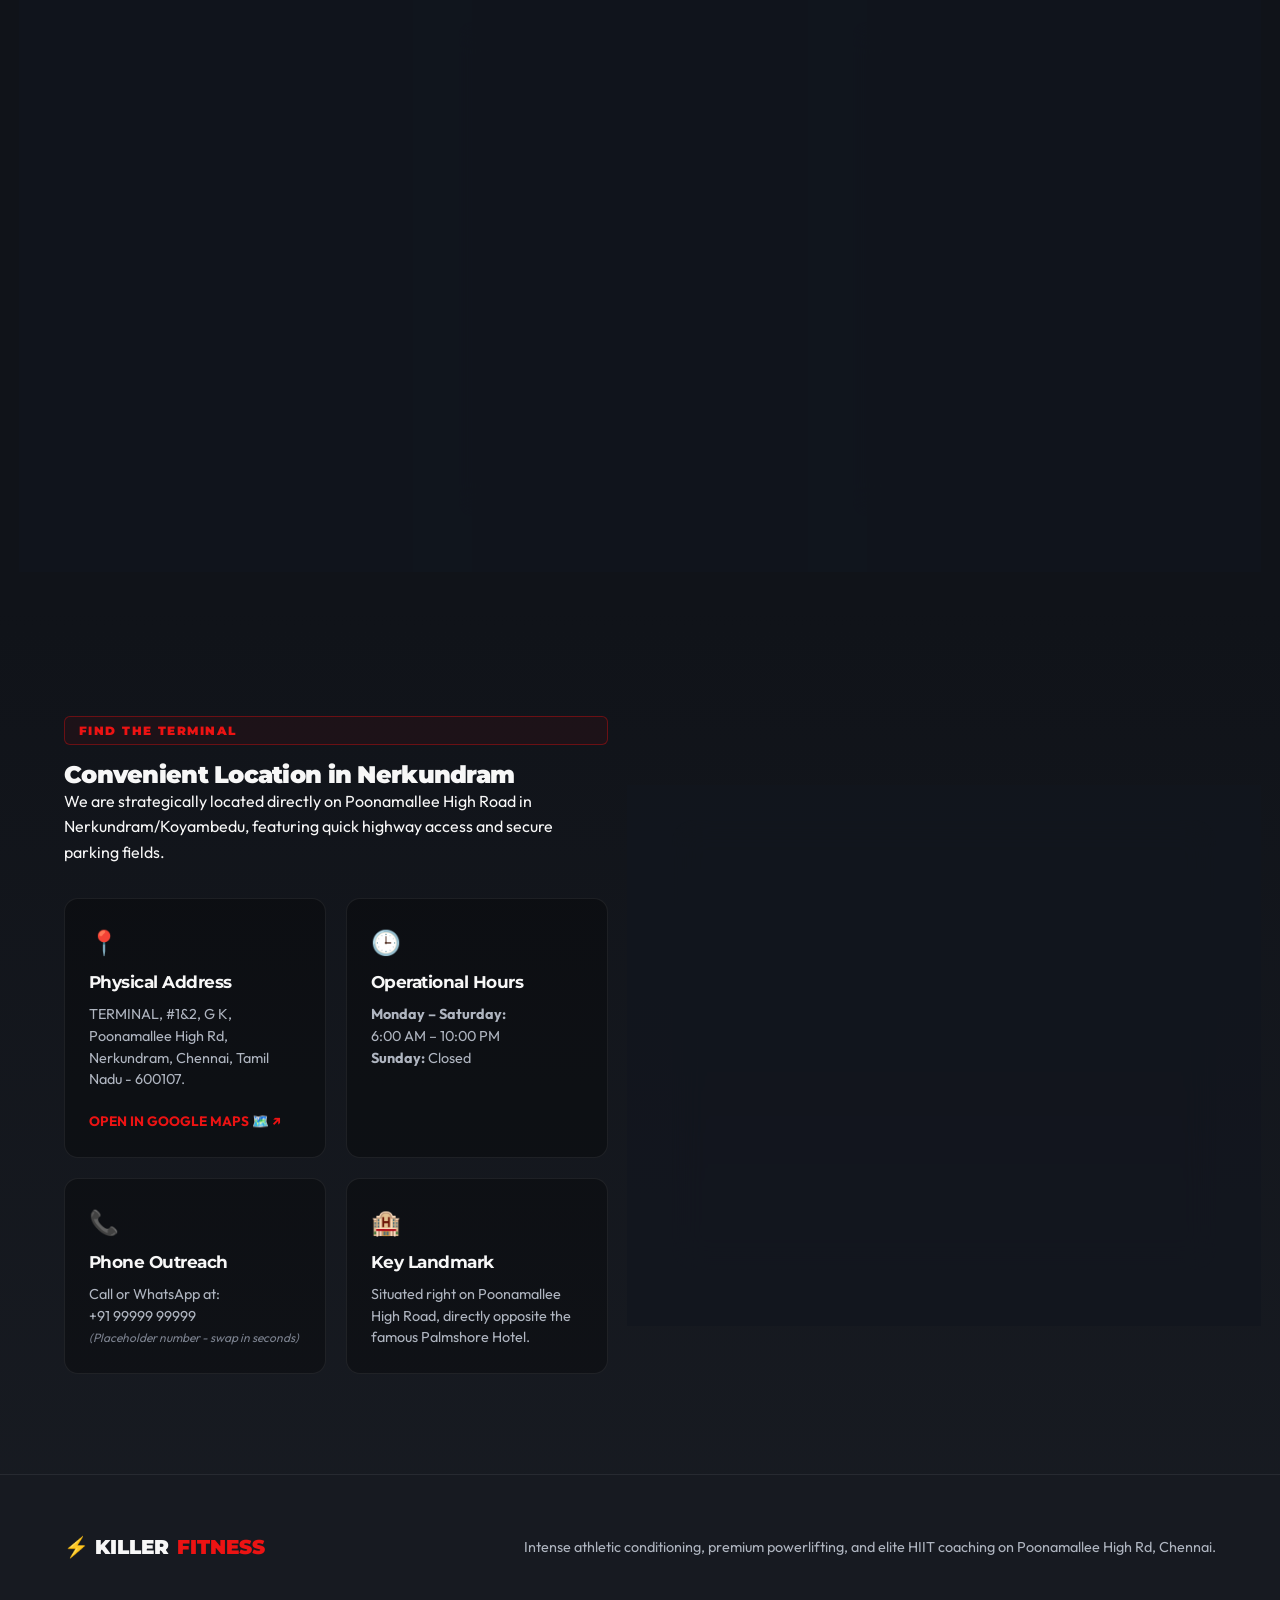
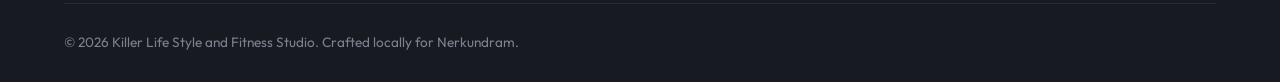
==== commit c647ed94: "Add full multi-page architecture with About, Programs, Gallery, and Contact pages" ====
--- a/index.html
+++ b/index.html
@@ -39,10 +39,11 @@
       </a>
       
       <nav class="nav-menu">
-        <a href="#" class="nav-link active">Home</a>
-        <a href="#planner" class="nav-link">Fitness Planner</a>
-        <a href="#programs" class="nav-link">Programs</a>
-        <a href="#location" class="nav-link">Studio Info</a>
+        <a href="index.html" class="nav-link active">Home</a>
+        <a href="about.html" class="nav-link">About Us</a>
+        <a href="programs.html" class="nav-link">Programs</a>
+        <a href="gallery.html" class="nav-link">Gallery</a>
+        <a href="contact.html" class="nav-link">Contact</a>
         <a href="#planner" class="btn btn-primary" style="padding: 10px 20px; font-size: 0.8rem; border-radius: var(--radius-sm);">Claim Free Pass</a>
       </nav>
       
